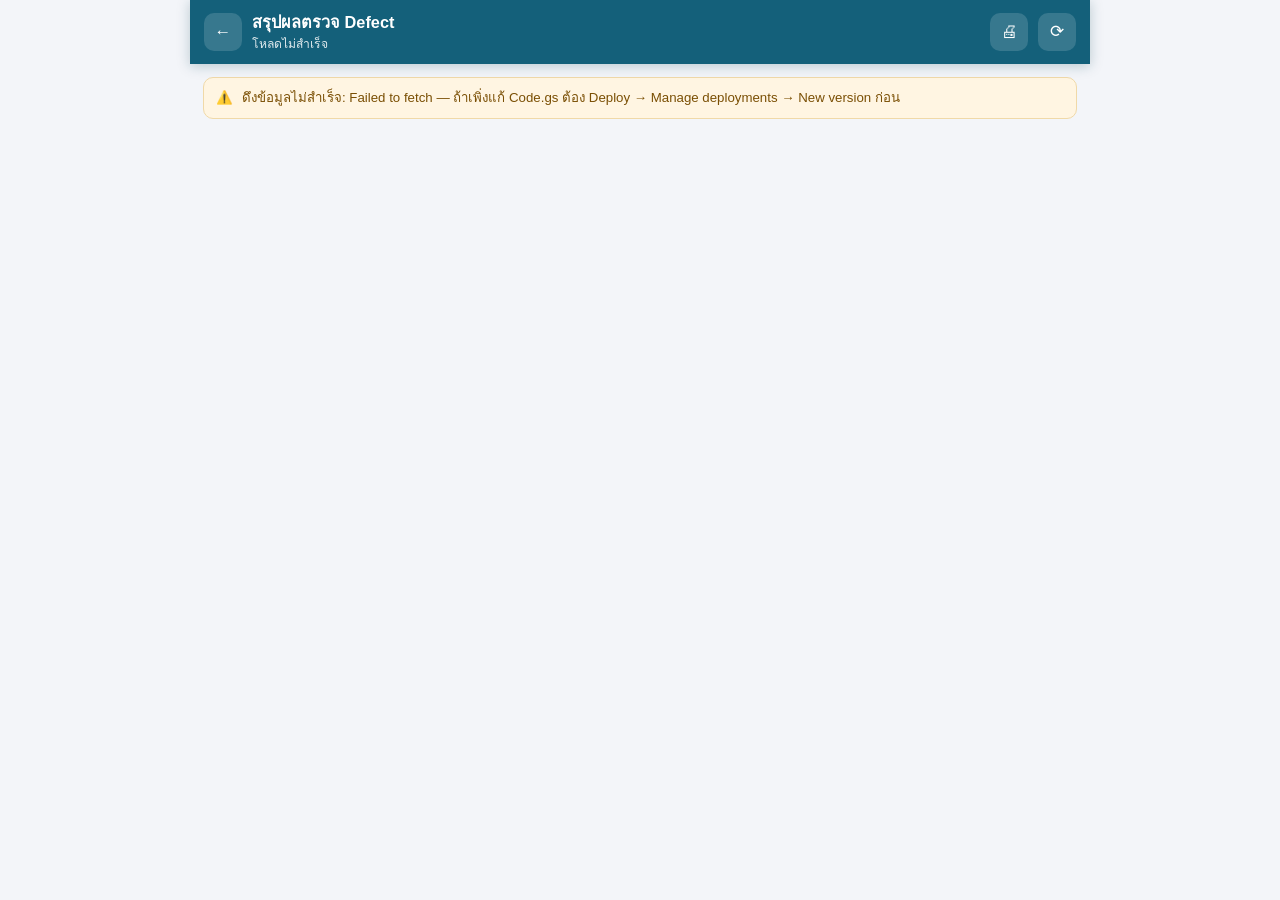
==== summary.html @ 96c691bc "Detect new versions instead of relying on a manual cache clear The ?v= query strings only busted css" ====
<!DOCTYPE html>
<html lang="th">
<head>
<meta charset="utf-8">
<meta name="viewport" content="width=device-width, initial-scale=1, viewport-fit=cover">
<meta http-equiv="Cache-Control" content="no-cache, must-revalidate">
<meta http-equiv="Pragma" content="no-cache">
<meta name="theme-color" content="#14607a">
<title>สรุปผลตรวจ Defect — 10 Deluxe King Right</title>
<link rel="icon" href="data:image/svg+xml,%3Csvg xmlns='http://www.w3.org/2000/svg' viewBox='0 0 32 32'%3E%3Crect width='32' height='32' rx='7' fill='%2314607a'/%3E%3Crect x='8' y='16' width='4' height='9' fill='%23fff'/%3E%3Crect x='14' y='11' width='4' height='14' fill='%23fff'/%3E%3Crect x='20' y='7' width='4' height='18' fill='%23fff'/%3E%3C/svg%3E">
<link rel="stylesheet" href="css/app.css?v=6">
<link rel="stylesheet" href="css/summary.css?v=6">
</head>
<body>

<div class="screen active">
  <header class="topbar">
    <div class="topbar-row">
      <a class="icon-btn" href="index.html" title="กลับไปหน้าฟอร์ม" style="text-decoration:none">←</a>
      <div style="min-width:0;flex:1">
        <h1>สรุปผลตรวจ Defect</h1>
        <div class="sub" id="sub">กำลังโหลด…</div>
      </div>
      <button class="icon-btn" id="btnPrint" title="พิมพ์ / บันทึก PDF">🖨</button>
      <button class="icon-btn" id="btnReload" title="โหลดใหม่">⟳</button>
    </div>
  </header>

  <div id="banners"></div>

  <!-- ══════════ ตัวกรอง ══════════ -->
  <section class="card no-print" id="filterCard" hidden>
    <div class="filters">
      <div class="field">
        <label for="fRound">รอบตรวจ</label>
        <select id="fRound"><option value="">ทุกรอบ</option></select>
      </div>
      <div class="field">
        <label for="fFrom">ตั้งแต่วันที่</label>
        <input id="fFrom" type="date">
      </div>
      <div class="field">
        <label for="fTo">ถึงวันที่</label>
        <input id="fTo" type="date">
      </div>
      <div class="field">
        <label for="fMode">นับจาก</label>
        <select id="fMode">
          <option value="all">ส่งคืน + แก้เอง</option>
          <option value="return">ส่งคืน อย่างเดียว</option>
          <option value="fix">แก้เอง อย่างเดียว</option>
        </select>
      </div>
    </div>
    <p class="filter-note" id="filterNote">—</p>
  </section>

  <!-- ══════════ ตัวเลขรวม ══════════ -->
  <section class="tiles" id="tiles" hidden></section>

  <!-- ══════════ ตารางสรุป ══════════ -->
  <div id="tables"></div>

  <div class="card no-print" id="legendCard" hidden>
    <h2>วิธีอ่านตาราง</h2>
    <div class="ramp-legend">
      <span class="lbl">น้อย</span>
      <span class="ramp"></span>
      <span class="lbl">มาก</span>
      <span class="note">ยิ่งเข้ม = พบ defect เยอะ · ตัวเลขในช่องคือจำนวนจุดที่พบ<br>
        <b>แตะที่ช่องตัวเลข</b> = ดูรายจุดของหมวดนั้น · <b>แตะที่เลขห้อง หรือช่อง "รวม"</b> = ดูทุกจุดของห้องนั้น</span>
    </div>
  </div>

  <div style="height:24px"></div>
</div>

<!-- ══════════ รายละเอียดรายจุด ══════════ -->
<dialog id="dlgDetail" class="dlg-detail">
  <div class="dlg-head">
    <div style="flex:1;min-width:0">
      <div id="dTitle">—</div>
      <div class="meta" id="dMeta">—</div>
    </div>
    <button class="icon-btn" id="dClose" aria-label="ปิด">✕</button>
  </div>
  <div class="dlg-detail-body" id="dBody"></div>
  <div class="dlg-actions">
    <span class="d-sum" id="dSum"></span>
    <button class="btn btn-ghost" id="dPrint">🖨 พิมพ์</button>
    <button class="btn btn-primary" id="dOk">ปิด</button>
  </div>
</dialog>

<div class="tooltip" id="tip" hidden></div>
<div class="toast" id="toast"></div>

<script src="js/config.js?v=6"></script>
<script src="js/checklist.js?v=6"></script>
<script src="js/summary.js?v=6"></script>
</body>
</html>
---- css/app.css ----
:root {
  --bg: #f3f5f9;
  --surface: #ffffff;
  --surface-2: #eef1f6;
  --line: #d8dee8;
  --text: #172033;
  --muted: #5e6a7e;
  --brand: #14607a;
  --brand-dark: #0e4657;

  --pass: #1a8a4a;
  --pass-bg: #e7f7ed;
  --pass-line: #a9dfc0;
  --return: #c62f2f;
  --return-bg: #fdeaea;
  --return-line: #f0b3b3;
  --fix: #b0700a;
  --fix-bg: #fdf3e0;
  --fix-line: #ecd0a0;

  --radius: 12px;
  --shadow: 0 1px 2px rgba(20, 30, 50, .06), 0 6px 20px rgba(20, 30, 50, .07);
  --safe-b: env(safe-area-inset-bottom, 0px);
  --safe-t: env(safe-area-inset-top, 0px);
}

* { box-sizing: border-box; -webkit-tap-highlight-color: transparent; }

html, body {
  margin: 0; padding: 0;
  background: var(--bg); color: var(--text);
  font-family: -apple-system, BlinkMacSystemFont, "Segoe UI", "Noto Sans Thai",
               "Sarabun", "Helvetica Neue", Arial, sans-serif;
  font-size: 16px; line-height: 1.5;
  overscroll-behavior-y: none;
}
button, input, select, textarea { font: inherit; color: inherit; }
button { cursor: pointer; border: none; background: none; }

/* ══════════ screens ══════════ */
.screen { display: none; max-width: 900px; margin: 0 auto; padding-bottom: calc(92px + var(--safe-b)); }
.screen.active { display: block; }

.topbar {
  position: sticky; top: 0; z-index: 40;
  background: var(--brand); color: #fff;
  padding: calc(10px + var(--safe-t)) 14px 10px;
  box-shadow: 0 2px 12px rgba(14, 70, 87, .25);
}
.topbar-row { display: flex; align-items: center; gap: 10px; }
.topbar h1 { margin: 0; font-size: 1.02rem; font-weight: 700; }
.topbar .sub { font-size: .76rem; opacity: .88; margin-top: 1px; }
.topbar .spacer { flex: 1; }
.icon-btn {
  width: 38px; height: 38px; flex: none; border-radius: 10px; display: grid; place-items: center;
  background: rgba(255, 255, 255, .15); color: #fff; font-size: 1.05rem;
}
.icon-btn:active { background: rgba(255, 255, 255, .3); }

.progress-wrap { margin-top: 9px; }
.progress-bar {
  height: 7px; border-radius: 99px; background: rgba(255, 255, 255, .25);
  overflow: hidden; display: flex;
}
.progress-bar span { height: 100%; width: 0; transition: width .25s ease; }
.progress-bar .p-pass { background: #6fdf9d; }
.progress-bar .p-return { background: #ff8f8f; }
.progress-bar .p-fix { background: #f7c66a; }
.progress-legend { display: flex; gap: 11px; flex-wrap: wrap; font-size: .73rem; margin-top: 5px; }

/* ══════════ cards ══════════ */
.card { background: var(--surface); border-radius: var(--radius); box-shadow: var(--shadow); margin: 13px; padding: 13px; }
.card h2 { margin: 0 0 10px; font-size: .93rem; font-weight: 700; }

.field-grid { display: grid; grid-template-columns: repeat(2, 1fr); gap: 10px; }
.field { display: flex; flex-direction: column; gap: 4px; }
.field.full { grid-column: 1 / -1; }
.field label { font-size: .75rem; color: var(--muted); font-weight: 600; }
.field input, .field select, .field textarea {
  background: var(--surface-2); border: 1px solid var(--line);
  border-radius: 9px; padding: 9px 10px; width: 100%;
}
.field input:focus, .field select:focus, .field textarea:focus {
  outline: 2px solid var(--brand); outline-offset: -1px; background: #fff;
}

/* ══════════ category grid ══════════ */
.cat-grid { display: grid; grid-template-columns: repeat(2, 1fr); gap: 10px; }
@media (min-width: 620px) { .cat-grid { grid-template-columns: repeat(3, 1fr); } }

.cat-card {
  display: flex; flex-direction: column; gap: 0; text-align: start;
  background: var(--surface-2); border: 1px solid var(--line);
  border-radius: 11px; overflow: hidden;
}
.cat-card:active { background: #e4e9f1; }
.cat-thumb { width: 100%; aspect-ratio: 4 / 3; object-fit: cover; background: #dfe4ec; display: block; }
.cat-body { padding: 8px 10px 10px; }
.cat-head { display: flex; align-items: baseline; gap: 6px; }
.cat-no {
  width: 20px; height: 20px; flex: none; border-radius: 5px; background: var(--brand); color: #fff;
  display: grid; place-items: center; font-size: .68rem; font-weight: 700; align-self: center;
}
.cat-name { font-weight: 700; font-size: .88rem; line-height: 1.3; }
.cat-en { font-size: .7rem; color: var(--muted); }
.cat-bar { height: 5px; border-radius: 99px; background: #dde3ec; margin-top: 7px; overflow: hidden; display: flex; }
.cat-bar span { height: 100%; }
.cat-bar .p-pass { background: var(--pass); }
.cat-bar .p-return { background: var(--return); }
.cat-bar .p-fix { background: var(--fix); }
.cat-stat { font-size: .72rem; color: var(--muted); margin-top: 5px; display: flex; gap: 8px; flex-wrap: wrap; }
.cat-stat .bad { color: var(--return); font-weight: 700; }
.cat-stat .amb { color: var(--fix); font-weight: 700; }
.cat-card.done .cat-no { background: var(--pass); }
.cat-card.has-defect .cat-no { background: var(--return); }

/* ══════════ category screen ══════════ */
.photo-card { margin: 13px; border-radius: var(--radius); overflow: hidden; box-shadow: var(--shadow); background: var(--surface); }
.photo-wrap { position: relative; background: #eceff4; line-height: 0; }
.photo-wrap img { width: 100%; height: auto; display: block; }
.photo-hint {
  padding: 7px 12px; font-size: .76rem; color: var(--muted);
  display: flex; align-items: center; gap: 8px; justify-content: space-between;
}
.photo-hint button { color: var(--brand); font-weight: 700; font-size: .78rem; }

.pin {
  position: absolute; width: 26px; height: 26px; margin: -13px 0 0 -13px;
  border-radius: 50%; border: 2px solid #fff; background: var(--brand); color: #fff;
  font-size: .68rem; font-weight: 700; display: grid; place-items: center;
  box-shadow: 0 1px 4px rgba(0, 0, 0, .4);
}
.pin.r-pass { background: var(--pass); }
.pin.r-return { background: var(--return); }
.pin.r-fix { background: var(--fix); }
.pin.flash { animation: pinflash .9s ease 2; }
@keyframes pinflash { 0%, 100% { transform: scale(1); } 50% { transform: scale(1.5); } }

.jump-row { display: flex; gap: 8px; align-items: center; margin: 0 13px 10px; }
.jump-row input {
  flex: 1; min-width: 0; background: var(--surface); border: 1px solid var(--line);
  border-radius: 10px; padding: 10px 12px; font-weight: 600;
}
.jump-row .btn { flex: none; }

.filter-row { display: flex; gap: 6px; margin: 0 13px 10px; overflow-x: auto; padding-bottom: 2px; }
.filter-row button {
  flex: none; padding: 7px 13px; border-radius: 99px; border: 1px solid var(--line);
  background: var(--surface); font-size: .8rem; font-weight: 600; color: var(--muted);
}
.filter-row button.on { background: var(--brand); border-color: var(--brand); color: #fff; }

/* ══════════ items ══════════ */
.item-list { margin: 0 13px; }
.item {
  border: 1px solid var(--line); border-radius: 11px; background: var(--surface);
  padding: 9px 10px; margin-bottom: 8px;
}
.item.r-pass { border-color: var(--pass-line); background: var(--pass-bg); }
.item.r-return { border-color: var(--return-line); background: var(--return-bg); }
.item.r-fix { border-color: var(--fix-line); background: var(--fix-bg); }
.item.target { outline: 3px solid var(--brand); outline-offset: 1px; }

.item-head { display: flex; gap: 9px; align-items: flex-start; }
.item-no {
  flex: none; width: 26px; height: 26px; border-radius: 7px;
  background: var(--surface-2); color: var(--muted);
  display: grid; place-items: center; font-size: .76rem; font-weight: 700;
}
.item.r-pass .item-no { background: var(--pass); color: #fff; }
.item.r-return .item-no { background: var(--return); color: #fff; }
.item.r-fix .item-no { background: var(--fix); color: #fff; }
.item-text { flex: 1; min-width: 0; font-size: .89rem; padding-top: 2px; word-break: break-word; }
.item-loc { flex: none; font-size: .95rem; color: var(--brand); padding: 2px 2px 0; }

.seg { display: flex; gap: 6px; margin-top: 8px; }
.seg button {
  flex: 1; padding: 9px 4px; border-radius: 9px; border: 1.5px solid var(--line);
  background: var(--surface); font-size: .82rem; font-weight: 600; color: var(--muted);
  white-space: nowrap;
}
.seg button[data-v="pass"].on { background: var(--pass); border-color: var(--pass); color: #fff; }
.seg button[data-v="return"].on { background: var(--return); border-color: var(--return); color: #fff; }
.seg button[data-v="fix"].on { background: var(--fix); border-color: var(--fix); color: #fff; }

.detail { margin-top: 8px; display: grid; gap: 8px; }
.detail[hidden] { display: none; }
.detail textarea {
  width: 100%; border: 1px solid var(--line); border-radius: 9px;
  padding: 8px 10px; background: var(--surface); resize: vertical; min-height: 54px; font-size: .88rem;
}
.qty-row { display: flex; align-items: center; gap: 8px; }
.qty-row label { font-size: .77rem; color: var(--muted); font-weight: 600; flex: none; }
.stepper { display: flex; }
.stepper button {
  width: 34px; height: 34px; border: 1px solid var(--line); background: var(--surface);
  font-size: 1.05rem; font-weight: 700; color: var(--brand);
}
.stepper button:first-child { border-radius: 9px 0 0 9px; }
.stepper button:last-child { border-radius: 0 9px 9px 0; }
.stepper input {
  width: 52px; height: 34px; text-align: center; border: 1px solid var(--line);
  border-left: none; border-right: none; background: var(--surface); font-weight: 700;
}
.photo-row { display: flex; gap: 8px; flex-wrap: wrap; }
.photo-thumb { position: relative; width: 60px; height: 60px; border-radius: 8px; overflow: hidden; }
.photo-thumb img { width: 100%; height: 100%; object-fit: cover; display: block; }
.photo-thumb button {
  position: absolute; top: 2px; inset-inline-end: 2px; width: 20px; height: 20px;
  border-radius: 50%; background: rgba(0, 0, 0, .62); color: #fff; font-size: .68rem;
  display: grid; place-items: center;
}
.photo-add {
  width: 60px; height: 60px; border: 1.5px dashed var(--line); border-radius: 8px;
  color: var(--muted); font-size: 1.3rem; display: grid; place-items: center; background: var(--surface);
}

/* ══════════ buttons / bars ══════════ */
.btn {
  border-radius: 11px; padding: 11px 15px; font-weight: 700; font-size: .9rem;
  display: inline-flex; align-items: center; justify-content: center; gap: 7px;
}
.btn-primary { background: var(--brand); color: #fff; }
.btn-primary:active { background: var(--brand-dark); }
.btn-ghost { background: var(--surface-2); color: var(--text); border: 1px solid var(--line); }
.btn-block { width: 100%; }
.btn[disabled] { opacity: .5; pointer-events: none; }
/* display:inline-flex ของ .btn ทับ UA style ของ [hidden] จึงต้องประกาศเอง */
[hidden] { display: none !important; }

.bottom-bar {
  position: fixed; left: 0; right: 0; bottom: 0; z-index: 30;
  background: rgba(255, 255, 255, .95); backdrop-filter: blur(8px);
  border-top: 1px solid var(--line);
  padding: 9px 13px calc(9px + var(--safe-b));
  display: flex; gap: 8px; align-items: center;
}
.bottom-bar .sum { flex: 1; font-size: .77rem; color: var(--muted); line-height: 1.35; min-width: 0; }
.bottom-bar .sum b.bad { color: var(--return); }
.bottom-bar .sum b.amb { color: var(--fix); }

/* ══════════ photo viewer ══════════ */
.viewer {
  position: fixed; inset: 0; z-index: 70; background: #0d1420;
  display: none; flex-direction: column;
}
.viewer.open { display: flex; }
.viewer-head {
  flex: none; padding: calc(8px + var(--safe-t)) 12px 8px; color: #fff;
  display: flex; align-items: center; gap: 10px; background: rgba(0, 0, 0, .35);
}
.viewer-head .t { flex: 1; min-width: 0; font-size: .9rem; font-weight: 600; }
.viewer-stage { flex: 1; overflow: hidden; position: relative; touch-action: none; }
.viewer-inner { position: absolute; top: 0; left: 0; transform-origin: 0 0; }
.viewer-inner img { display: block; max-width: none; }
.viewer-foot {
  flex: none; padding: 8px 12px calc(8px + var(--safe-b));
  background: rgba(0, 0, 0, .35); color: #fff; font-size: .78rem; text-align: center;
}

/* ══════════ toast / banner ══════════ */
.toast {
  position: fixed; left: 50%; transform: translate(-50%, 20px);
  bottom: calc(80px + var(--safe-b)); z-index: 90;
  background: #172033; color: #fff; padding: 10px 16px; border-radius: 99px;
  font-size: .84rem; opacity: 0; pointer-events: none; transition: all .25s;
  max-width: 90vw; text-align: center;
}
.toast.show { opacity: 1; transform: translate(-50%, 0); }
.toast.err { background: var(--return); }
.toast.ok { background: var(--pass); }

.banner { margin: 13px; padding: 10px 12px; border-radius: 10px; font-size: .83rem; display: flex; gap: 9px; }
.banner.warn { background: #fff5e2; color: #7a4f04; border: 1px solid #f0d9a8; }
.banner.info { background: #e7f1f6; color: var(--brand-dark); border: 1px solid #bcd8e4; }
.banner button { font-weight: 700; text-decoration: underline; color: inherit; }

.note-list { margin: 0; padding-inline-start: 18px; font-size: .8rem; color: var(--muted); }
.note-list li { margin-bottom: 2px; }

/* ══════════ dialog ══════════ */
dialog {
  border: none; border-radius: 16px; padding: 0; max-width: 92vw; width: 460px;
  box-shadow: 0 20px 60px rgba(16, 24, 38, .3); color: var(--text);
}
dialog::backdrop { background: rgba(16, 24, 38, .5); }
.dlg-head { padding: 14px 16px; border-bottom: 1px solid var(--line); font-weight: 700; }
.dlg-body { padding: 14px 16px; display: grid; gap: 12px; }
.dlg-body p { margin: 0; font-size: .81rem; color: var(--muted); }
.dlg-actions { padding: 12px 16px; border-top: 1px solid var(--line); display: flex; gap: 8px; justify-content: flex-end; }
.status-dot { display: inline-block; width: 9px; height: 9px; border-radius: 50%; background: #9aa4b6; margin-inline-end: 5px; }
.status-dot.ok { background: var(--pass); }
.status-dot.err { background: var(--return); }

/* ══════════ print ══════════ */
#printArea { display: none; }
@media print {
  .topbar, .bottom-bar, .photo-card, .jump-row, .filter-row, .item-list,
  .cat-grid, .no-print, .toast, .viewer, dialog { display: none !important; }
  body { background: #fff; font-size: 11pt; }
  .screen { display: block !important; padding: 0; max-width: none; }
  .card { display: none; }
  #printArea { display: block; padding: 0 5mm; }
  #printArea h1 { font-size: 14pt; margin: 0 0 2mm; }
  #printArea .meta { font-size: 9.5pt; margin-bottom: 4mm; color: #333; }
  #printArea table { width: 100%; border-collapse: collapse; margin-bottom: 4mm; }
  #printArea th, #printArea td { border: .5pt solid #999; padding: 1.2mm 1.8mm; font-size: 9pt; vertical-align: top; }
  #printArea th { background: #eee; text-align: start; }
  #printArea .ch { font-weight: 700; background: #f2f2f2; }
  #printArea tr { break-inside: avoid; }
}

/* ══════════ แถบแจ้งเวอร์ชันใหม่ ══════════ */
.update-bar {
  position: fixed; left: 50%; transform: translateX(-50%);
  bottom: calc(80px + var(--safe-b)); z-index: 95;
  background: var(--brand); color: #fff; border-radius: 99px;
  padding: 9px 9px 9px 16px; display: flex; align-items: center; gap: 10px;
  font-size: .82rem; box-shadow: 0 6px 22px rgba(14, 70, 87, .4);
  max-width: 94vw;
}
.update-bar button {
  background: #fff; color: var(--brand); border-radius: 99px;
  padding: 7px 14px; font-weight: 700; font-size: .82rem; white-space: nowrap;
}
@media print { .update-bar { display: none !important; } }
---- css/summary.css ----
/* summary.css — หน้าสรุปผลตรวจ */

/* ลำดับความเข้มของสี (sequential hue เดียว อ่อน → เข้ม)
   ตัวเลขพิมพ์อยู่ในช่องเสมอ สีเป็นแค่ตัวช่วยอ่าน ไม่ได้สื่อความหมายเดี่ยว ๆ */
:root {
  --heat-0: #ffffff;
  --heat-1: #fdeceb;
  --heat-2: #fad3d1;
  --heat-3: #f4aeaa;
  --heat-4: #e8817c;
  --heat-5: #d4534d;
  --heat-6: #ad2f2a;
}

.filters { display: grid; grid-template-columns: repeat(2, 1fr); gap: 10px; }
@media (min-width: 640px) { .filters { grid-template-columns: repeat(4, 1fr); } }
.filter-note { margin: 10px 0 0; font-size: .78rem; color: var(--muted); }

/* ── ตัวเลขรวมด้านบน ── */
.tiles {
  display: grid; grid-template-columns: repeat(2, 1fr);
  gap: 10px; margin: 13px;
}
@media (min-width: 700px) { .tiles { grid-template-columns: repeat(4, 1fr); } }
.tile {
  background: var(--surface); border-radius: var(--radius); box-shadow: var(--shadow);
  padding: 12px 13px;
}
.tile .k { font-size: .75rem; color: var(--muted); font-weight: 600; }
.tile .v { font-size: 1.55rem; font-weight: 800; line-height: 1.15; margin-top: 3px; }
.tile .s { font-size: .74rem; color: var(--muted); margin-top: 2px; }
.tile .v.bad { color: var(--return); }

/* ── ตารางสรุป ── */
.tbl-card {
  background: var(--surface); border-radius: var(--radius); box-shadow: var(--shadow);
  margin: 13px; overflow: hidden;
}
.tbl-head {
  padding: 11px 13px; border-bottom: 1px solid var(--line);
  display: flex; align-items: baseline; gap: 8px; flex-wrap: wrap;
}
.tbl-head h2 { margin: 0; font-size: .95rem; font-weight: 700; }
.tbl-head .meta { font-size: .76rem; color: var(--muted); }

.tbl-scroll { overflow-x: auto; -webkit-overflow-scrolling: touch; }
table.sum { border-collapse: separate; border-spacing: 0; width: 100%; font-size: .82rem; }
table.sum th, table.sum td { padding: 7px 9px; text-align: center; white-space: nowrap; }
table.sum thead th {
  background: var(--surface-2); color: var(--muted); font-size: .74rem; font-weight: 700;
  border-bottom: 1px solid var(--line); position: sticky; top: 0; z-index: 2;
}
table.sum th.room, table.sum td.room {
  text-align: start; position: sticky; inset-inline-start: 0; z-index: 1;
  background: var(--surface); border-inline-end: 1px solid var(--line); font-weight: 700;
}
table.sum thead th.room { z-index: 3; background: var(--surface-2); }
table.sum tbody tr:not(:last-child) td { border-bottom: 1px solid #eef1f6; }
table.sum td.num { font-variant-numeric: tabular-nums; }
table.sum td.zero { color: #b7bfcc; }
table.sum td.cell { cursor: default; }
table.sum td.cell.hot { color: #fff; font-weight: 700; }
table.sum td.total { font-weight: 800; background: #f6f8fb; }
table.sum td.pct { font-weight: 700; }
table.sum tr.grand td { background: #eaf0f5; font-weight: 800; border-top: 2px solid var(--line); }
table.sum tr.grand td.room { background: #eaf0f5; }
table.sum tr.none td { color: var(--muted); font-style: italic; }

.ramp-legend { display: flex; align-items: center; gap: 9px; flex-wrap: wrap; font-size: .78rem; color: var(--muted); }
.ramp-legend .ramp {
  width: 150px; height: 12px; border-radius: 4px; border: 1px solid var(--line);
  background: linear-gradient(90deg, var(--heat-0), var(--heat-1), var(--heat-2),
              var(--heat-3), var(--heat-4), var(--heat-5), var(--heat-6));
}
.ramp-legend .note { flex-basis: 100%; }

.tooltip {
  position: fixed; z-index: 90; pointer-events: none;
  background: #172033; color: #fff; border-radius: 9px; padding: 8px 11px;
  font-size: .78rem; line-height: 1.45; max-width: 230px;
  box-shadow: 0 6px 20px rgba(16, 24, 38, .3);
}
.tooltip b { font-weight: 700; }
.tooltip .r { color: #ff9f9f; }
.tooltip .f { color: #f7c66a; }

.empty { text-align: center; padding: 34px 18px; color: var(--muted); }
.empty .big { font-size: 2rem; }

/* ── ช่องที่กดดูรายละเอียดได้ ── */
table.sum td.cell.has, table.sum td.total.has, table.sum td.room.has { cursor: pointer; }
table.sum td.cell.has:hover, table.sum td.total.has:hover, table.sum td.room.has:hover {
  outline: 2px solid var(--brand); outline-offset: -2px;
}
table.sum td.room.has::after { content: ' ›'; color: var(--brand); font-weight: 700; }

/* ── กล่องรายละเอียด ── */
dialog.dlg-detail {
  width: 620px; max-width: 94vw; max-height: 88vh;
  display: none; flex-direction: column; padding: 0;
}
dialog.dlg-detail[open] { display: flex; }
dialog.dlg-detail .dlg-head { display: flex; align-items: flex-start; gap: 10px; flex: none; }
dialog.dlg-detail .dlg-head .meta { font-size: .77rem; color: var(--muted); font-weight: 400; margin-top: 2px; }
dialog.dlg-detail .icon-btn { background: var(--surface-2); color: var(--text); }

.dlg-detail-body { overflow-y: auto; padding: 12px 14px; flex: 1; }
.dlg-detail-body .loading { text-align: center; color: var(--muted); padding: 24px; }

.d-group { margin-bottom: 14px; }
.d-group > h4 {
  margin: 0 0 7px; font-size: .8rem; font-weight: 700; color: var(--brand);
  border-bottom: 1px solid var(--line); padding-bottom: 4px;
}
.d-item {
  display: flex; gap: 9px; align-items: flex-start;
  padding: 8px 9px; border-radius: 9px; margin-bottom: 6px; border: 1px solid var(--line);
}
.d-item.r-return { background: var(--return-bg); border-color: var(--return-line); }
.d-item.r-fix { background: var(--fix-bg); border-color: var(--fix-line); }
.d-item .no {
  flex: none; width: 28px; height: 24px; border-radius: 6px; display: grid; place-items: center;
  font-size: .74rem; font-weight: 700; color: #fff;
}
.d-item.r-return .no { background: var(--return); }
.d-item.r-fix .no { background: var(--fix); }
.d-item .body { flex: 1; min-width: 0; display: block; }
.d-item .txt { display: block; font-size: .87rem; font-weight: 600; word-break: break-word; }
.d-item .sub { display: block; font-size: .77rem; color: var(--muted); margin-top: 2px; }
.d-item .sub .tag { font-weight: 700; }
.d-item.r-return .sub .tag { color: var(--return); }
.d-item.r-fix .sub .tag { color: var(--fix); }
.d-item .note { font-size: .81rem; margin-top: 3px; }
.d-item .pics { margin-top: 4px; display: flex; gap: 8px; flex-wrap: wrap; }
.d-item .pics a { font-size: .77rem; color: var(--brand); font-weight: 600; }

.d-sum { flex: 1; font-size: .78rem; color: var(--muted); }

@media print {
  dialog.dlg-detail { position: static; max-height: none; width: auto; border: none; box-shadow: none; }
  dialog.dlg-detail::backdrop { display: none; }
  .dlg-detail-body { overflow: visible; }
  dialog.dlg-detail .icon-btn, dialog.dlg-detail .dlg-actions { display: none !important; }
}

@media print {
  .topbar, .no-print, .tooltip, .toast { display: none !important; }
  .tbl-card, .tile { box-shadow: none; border: 1px solid #bbb; }
  .tiles { margin: 0 0 4mm; }
  .tbl-card { margin: 0 0 5mm; break-inside: avoid; }
  .tbl-scroll { overflow: visible; }
  table.sum { font-size: 8.5pt; }
  table.sum th, table.sum td { border: .4pt solid #999; padding: 1mm 1.5mm; }
  body { background: #fff; }
}
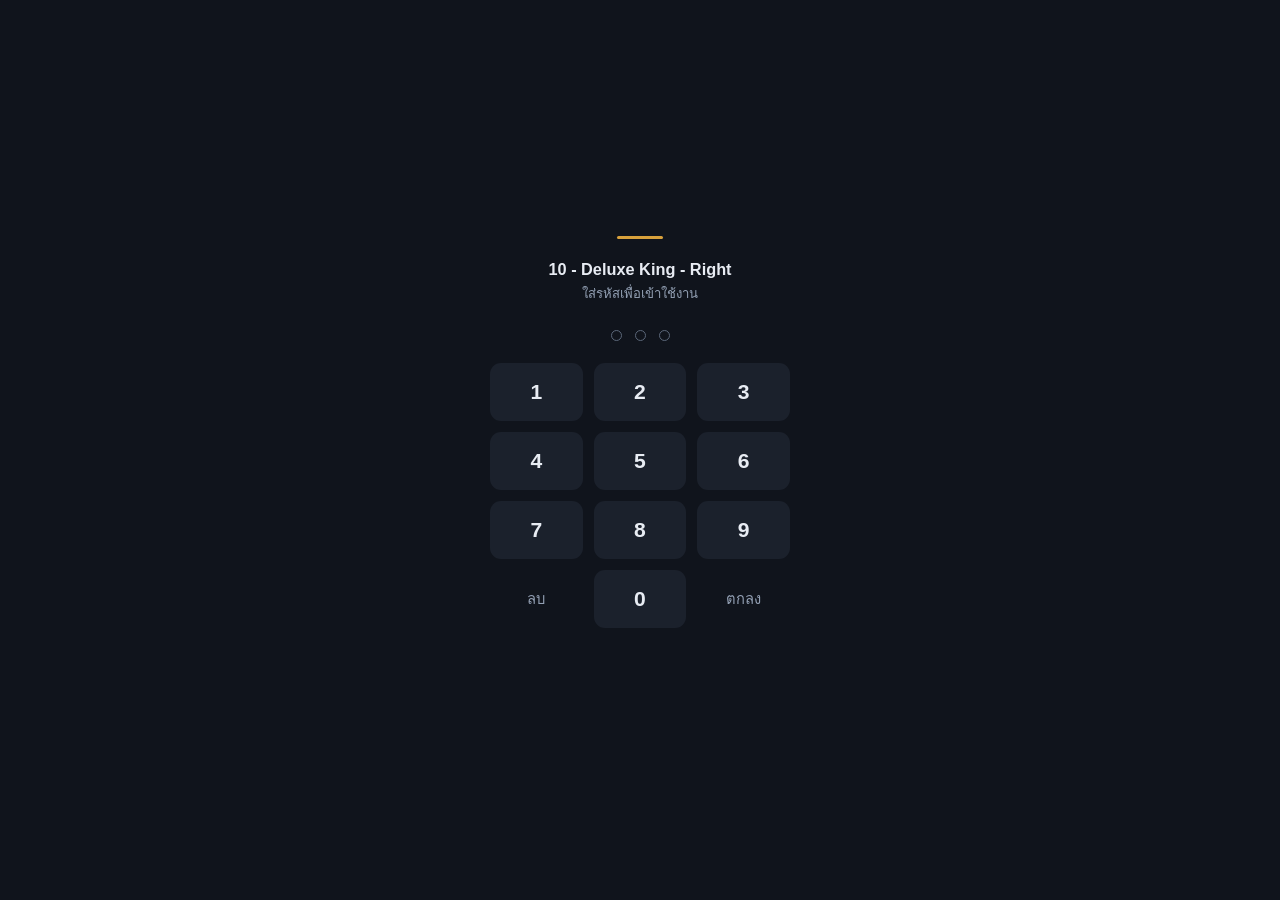
==== commit 3fa67d0f: "Bump asset version for the PIN being switched on The previous commit enabled REQUIRE_PIN and set PIN" ====
--- a/summary.html
+++ b/summary.html
@@ -8,8 +8,9 @@
 <meta name="theme-color" content="#14607a">
 <title>สรุปผลตรวจ Defect — 10 Deluxe King Right</title>
 <link rel="icon" href="data:image/svg+xml,%3Csvg xmlns='http://www.w3.org/2000/svg' viewBox='0 0 32 32'%3E%3Crect width='32' height='32' rx='7' fill='%2314607a'/%3E%3Crect x='8' y='16' width='4' height='9' fill='%23fff'/%3E%3Crect x='14' y='11' width='4' height='14' fill='%23fff'/%3E%3Crect x='20' y='7' width='4' height='18' fill='%23fff'/%3E%3C/svg%3E">
-<link rel="stylesheet" href="css/app.css?v=6">
-<link rel="stylesheet" href="css/summary.css?v=6">
+<link rel="stylesheet" href="css/app.css?v=12">
+<link rel="stylesheet" href="css/lock.css?v=12">
+<link rel="stylesheet" href="css/summary.css?v=12">
 </head>
 <body>
 
@@ -95,8 +96,9 @@
 <div class="tooltip" id="tip" hidden></div>
 <div class="toast" id="toast"></div>
 
-<script src="js/config.js?v=6"></script>
-<script src="js/checklist.js?v=6"></script>
-<script src="js/summary.js?v=6"></script>
+<script src="js/config.js?v=12"></script>
+<script src="js/lock.js?v=12"></script>
+<script src="js/checklist.js?v=12"></script>
+<script src="js/summary.js?v=12"></script>
 </body>
 </html>
--- a/css/lock.css
+++ b/css/lock.css
@@ -0,0 +1,52 @@
+/* lock.css — หน้าจอใส่รหัสก่อนเข้าใช้งาน */
+
+.lock {
+  position: fixed; inset: 0; z-index: 200;
+  background: #10141c; color: #e8ecf3;
+  display: grid; place-items: center;
+  padding: 24px 18px calc(24px + env(safe-area-inset-bottom, 0px));
+  overflow-y: auto;
+}
+
+.lock-box { width: 100%; max-width: 300px; text-align: center; }
+.lock-box.shake { animation: lockshake .4s ease; }
+@keyframes lockshake {
+  0%, 100% { transform: translateX(0); }
+  20% { transform: translateX(-9px); }
+  40% { transform: translateX(9px); }
+  60% { transform: translateX(-5px); }
+  80% { transform: translateX(5px); }
+}
+
+.lock-bar { width: 46px; height: 3px; border-radius: 99px; background: #d8a13c; margin: 0 auto 18px; }
+.lock-title { font-size: 1.02rem; font-weight: 700; }
+.lock-sub { font-size: .82rem; color: #93a0b4; margin-top: 3px; }
+
+.lock-dots { display: flex; gap: 13px; justify-content: center; margin: 26px 0 22px; }
+.lock-dots span {
+  width: 11px; height: 11px; border-radius: 50%;
+  border: 1.5px solid #5b6779; transition: all .15s;
+}
+.lock-dots span.on { background: #e8ecf3; border-color: #e8ecf3; transform: scale(1.1); }
+
+.lock-pad { display: grid; grid-template-columns: repeat(3, 1fr); gap: 11px; }
+.lock-key {
+  height: 58px; border-radius: 11px;
+  background: #1b212c; color: #e8ecf3;
+  font-size: 1.32rem; font-weight: 600;
+  transition: background .12s;
+}
+.lock-key:active { background: #2b3444; }
+.lock-key-alt { background: transparent; font-size: .92rem; font-weight: 500; color: #93a0b4; }
+.lock-key-alt:active { background: #1b212c; }
+
+.lock-msg { min-height: 20px; margin-top: 16px; font-size: .82rem; color: #93a0b4; }
+.lock-msg.err { color: #ff8f8f; }
+
+/* ยังไม่ปลดล็อก = ไม่ต้องแสดงเนื้อหาแอปเลย */
+body.locked .screen,
+body.locked .bottom-bar,
+body.locked .viewer { display: none !important; }
+
+/* ซ่อนของที่เฉพาะผู้ดูแลใช้ได้ เมื่อเข้ามาด้วยรหัสผู้ตรวจ */
+body.role-inspector .admin-only { display: none !important; }
